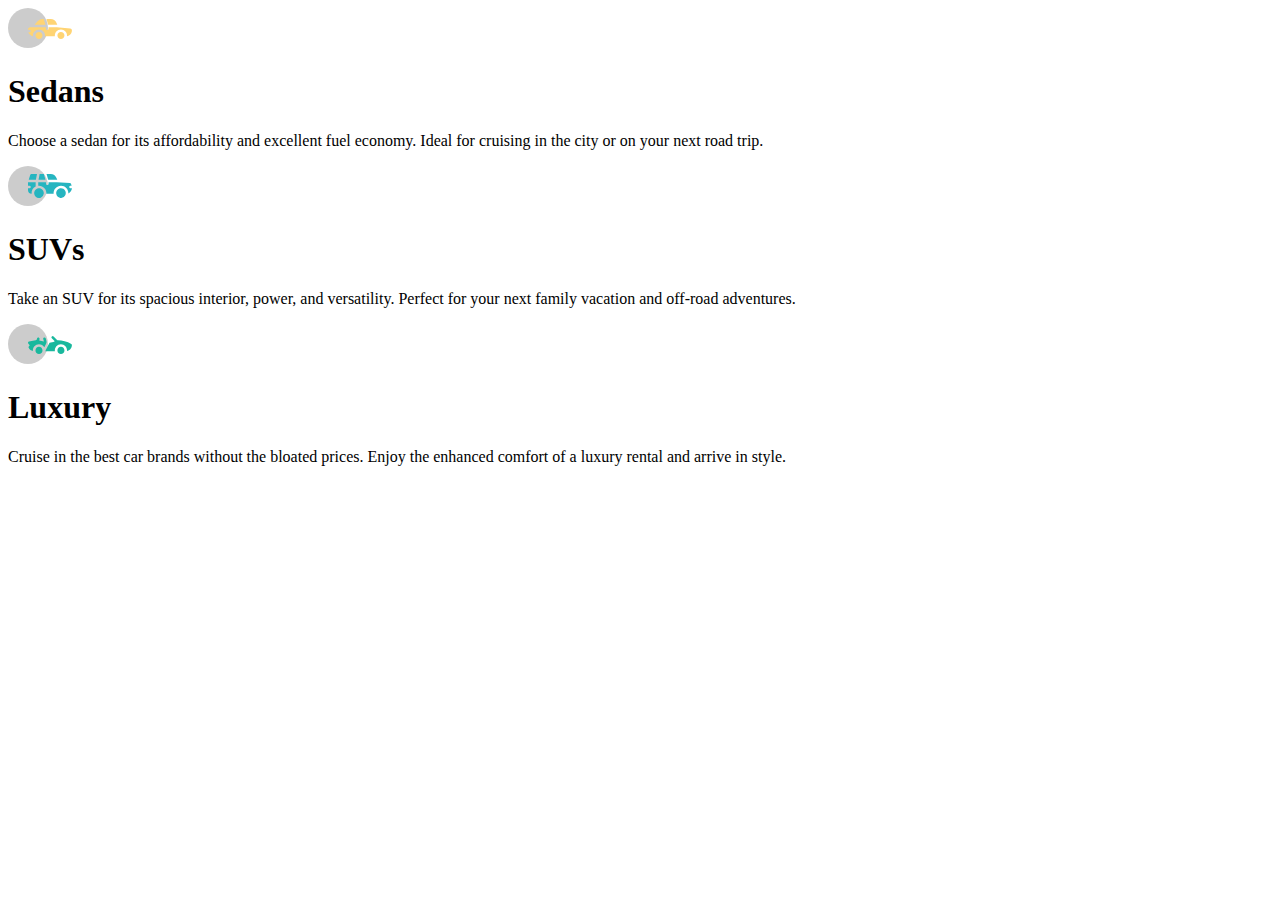
==== index.html @ 8bcdfe26 "alteração de pastas" ====
<!DOCTYPE html>
<html lang="en">
<head>
  <meta charset="UTF-8">
  <meta name="viewport" content="width=device-width, initial-scale=1.0">

  <link rel="icon" type="image/png" sizes="32x32" href="./images/favicon-32x32.png">
  
  <title>Frontend Mentor | 3-column preview card component</title>

  <style>

  </style>
</head>
<body>

  <section>
    <div class="type1">
      <img src="images/icon-sedans.svg" alt="Sedans">
      <h1>Sedans</h1>
      <p>
        Choose a sedan for its affordability and excellent fuel economy. Ideal for cruising in the city
        or on your next road trip.
      </p>
    </div>

    <div class="type2">
      <img src="images/icon-suvs.svg" alt="SUVs">
      <h1>SUVs</h1>
      <p>
        Take an SUV for its spacious interior, power, and versatility. Perfect for your next family vacation
        and off-road adventures.
      </p>
    </div>

    <div class="type3">
      <img src="images/icon-luxury.svg" alt="Luxury">
      <h1>Luxury</h1>
      <p>
        Cruise in the best car brands without the bloated prices. Enjoy the enhanced comfort of a luxury
        rental and arrive in style.
      </p>
    </div>
  </section>
  

</body>
</html>
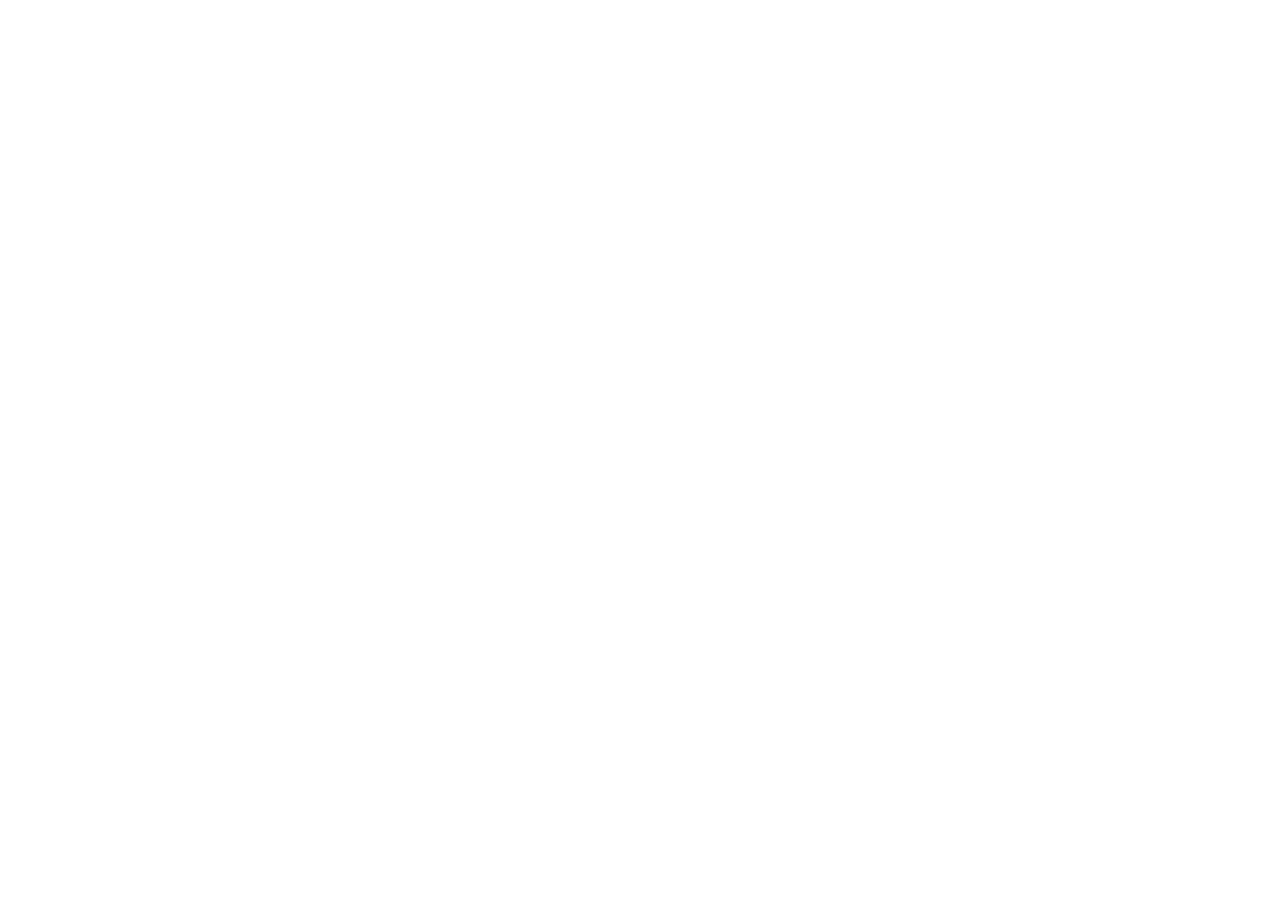
==== commit e0fe8a0a: "Update index.html" ====
--- a/index.html
+++ b/index.html
@@ -1,47 +1,14 @@
 <!DOCTYPE html>
-<html lang="en">
+<html lang="pt-br">
 <head>
   <meta charset="UTF-8">
   <meta name="viewport" content="width=device-width, initial-scale=1.0">
-
+  <link rel="stylesheet" href="style.css" type="style/css">
   <link rel="icon" type="image/png" sizes="32x32" href="./images/favicon-32x32.png">
   
   <title>Frontend Mentor | 3-column preview card component</title>
-
-  <style>
-
-  </style>
 </head>
 <body>
-
-  <section>
-    <div class="type1">
-      <img src="images/icon-sedans.svg" alt="Sedans">
-      <h1>Sedans</h1>
-      <p>
-        Choose a sedan for its affordability and excellent fuel economy. Ideal for cruising in the city
-        or on your next road trip.
-      </p>
-    </div>
-
-    <div class="type2">
-      <img src="images/icon-suvs.svg" alt="SUVs">
-      <h1>SUVs</h1>
-      <p>
-        Take an SUV for its spacious interior, power, and versatility. Perfect for your next family vacation
-        and off-road adventures.
-      </p>
-    </div>
-
-    <div class="type3">
-      <img src="images/icon-luxury.svg" alt="Luxury">
-      <h1>Luxury</h1>
-      <p>
-        Cruise in the best car brands without the bloated prices. Enjoy the enhanced comfort of a luxury
-        rental and arrive in style.
-      </p>
-    </div>
-  </section>
   
 
 </body>
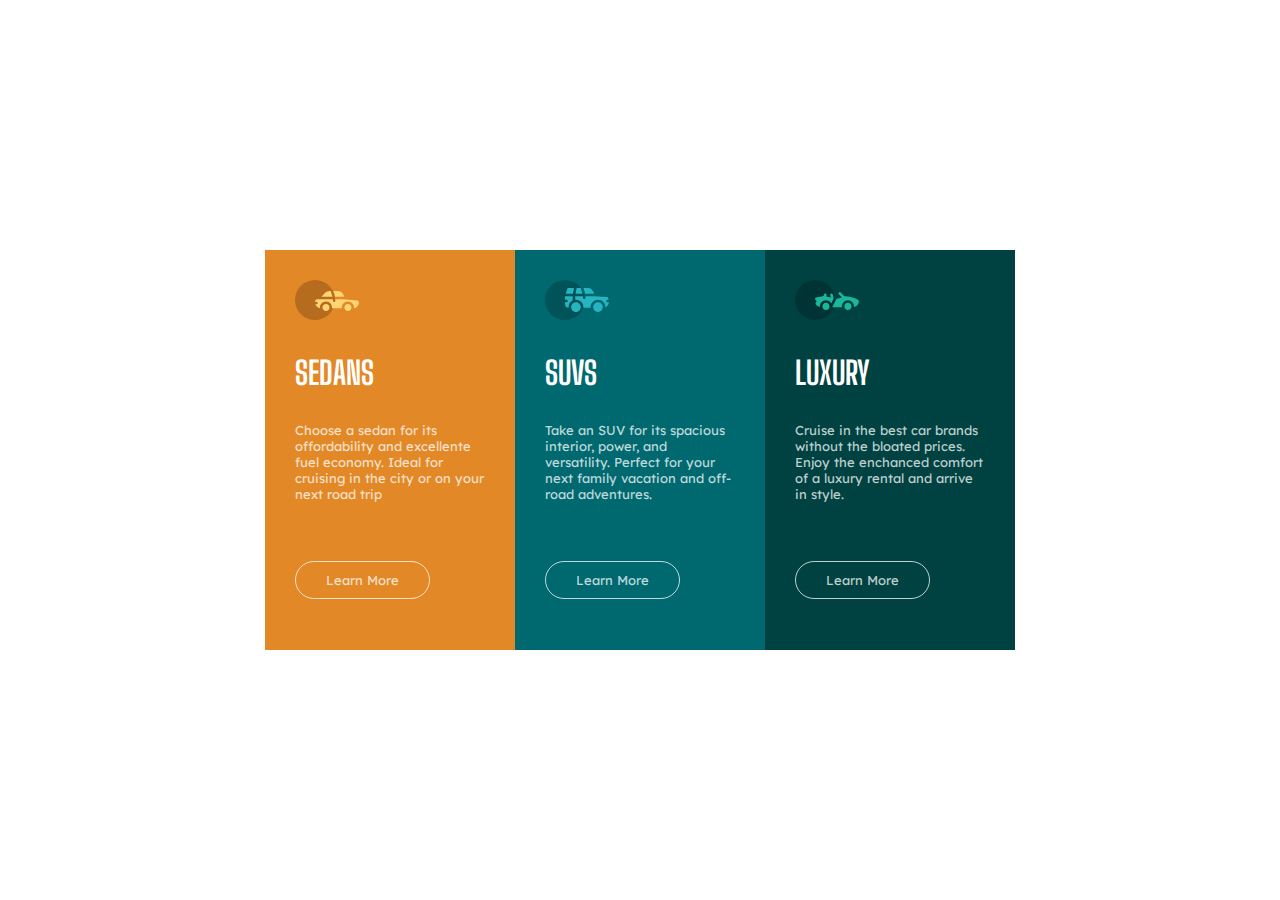
==== commit e5ff3c4c: "Finalizado com responsividade" ====
--- a/index.html
+++ b/index.html
@@ -3,13 +3,40 @@
 <head>
   <meta charset="UTF-8">
   <meta name="viewport" content="width=device-width, initial-scale=1.0">
-  <link rel="stylesheet" href="style.css" type="style/css">
+  <link rel="stylesheet" href="style.css">
   <link rel="icon" type="image/png" sizes="32x32" href="./images/favicon-32x32.png">
   
   <title>Frontend Mentor | 3-column preview card component</title>
 </head>
 <body>
-  
+  <section class="container">
+
+    <div class="sedan">
+      <img src="images/icon-sedans.svg" alt="Sedans">
+      <h1>SEDANS</h1>
+      <p>Choose a sedan for its offordability and excellente fuel economy. Ideal for cruising in the city or on your next road trip</p>
+      <div class="btn-link" id="hovsed">
+        <p><a href="#">Learn More</a></p>
+      </div>
+    </div>
+    <div class="suv">
+      <img src="images/icon-suvs.svg" alt="SUV">
+      <h1>SUVS</h1>
+      <p>Take an SUV for its spacious interior, power, and versatility. Perfect for your next family vacation and off-road adventures.</p>
+      <div class="btn-link" id="hovsuv">
+        <p><a href="#">Learn More</a></p>
+      </div>
+    </div>
+    <div class="luxury">
+      <img src="images/icon-luxury.svg" alt="Luxury">
+      <h1>LUXURY</h1>
+      <p>Cruise in the best car brands without the bloated prices. Enjoy the enchanced comfort of a luxury rental and arrive in style.</p>
+      <div class="btn-link" id="hovlux">
+        <p><a href="#">Learn More</a></p>
+      </div>
+    </div>
+
+  </section>
 
 </body>
 </html>--- a/style.css
+++ b/style.css
@@ -0,0 +1,111 @@
+
+@import url('https://fonts.googleapis.com/css2?family=Lexend+Deca&display=swap');
+@import url('https://fonts.googleapis.com/css2?family=Big+Shoulders+Display:wght@700&family=Lexend+Deca&display=swap');
+
+*{
+    padding: 0;
+    margin: 0;
+    box-sizing:border-box;
+}
+
+@media only screen and (max-width: 480px) {
+    div.sedan{
+        flex: 1 1 300px;
+        margin-top: 50px;
+    }
+    div.suv{
+        flex: 1 1 300px;;
+    }
+    div.luxury{
+        flex: 1 1 300px;
+        margin-bottom:50px;
+    }
+}
+
+
+
+body, html{
+    width: 100%;
+    height: 100%;
+    
+}
+
+img{
+    margin: 30px;
+}
+
+p{
+    font-size: 13px;
+    font-family: 'Lexend Deca', sans-serif;
+    color: hsla(0, 0%, 100%, 0.75);
+    margin: 30px;
+}
+
+h1{ 
+    font-family: 'Big Shoulders Display', cursive;
+    font-size: 2rem;
+    margin-left: 30px;
+    color: white;
+}
+
+.btn-link{
+    margin-top: 70px;
+}
+
+.btn-link > p > a{
+    border: 1px solid hsla(0, 0%, 100%, 0.75);
+    padding: 10px 30px;
+    border-radius: 50px;
+    text-align: center;
+    color: hsla(0, 0%, 100%, 0.75);
+    text-decoration: none;
+    font-size: 13px;
+    font-family: 'Lexend Deca' , sans-serif;
+
+}
+
+section.container{
+    width: 100vw;
+    height: 100vh;
+    background-color: hsla(0, 0%, 100%, 0.75);
+
+    display: flex;
+    flex-direction: row;
+    justify-content: center;
+    align-items: center;
+    flex-wrap: wrap;
+}
+
+div.sedan{
+    width: 250px;
+    height: 400px;
+    background-color: hsl(31, 77%, 52%);
+}
+
+div.suv{
+    width: 250px;
+    height: 400px;
+    background-color: hsl(184, 100%, 22%);
+}
+
+div.luxury{
+    width: 250px;
+    height: 400px;
+    background-color: hsl(179, 100%, 13%);
+}
+
+#hovsed a:hover{
+    background-color: white;
+    color: hsl(31, 77%, 52%);
+}
+
+#hovsuv a:hover{
+    background-color:white;
+    color: hsl(184, 100%, 22%);
+}
+
+#hovlux a:hover{
+    background-color: white;
+    color: hsl(179, 100%, 13%);
+
+}